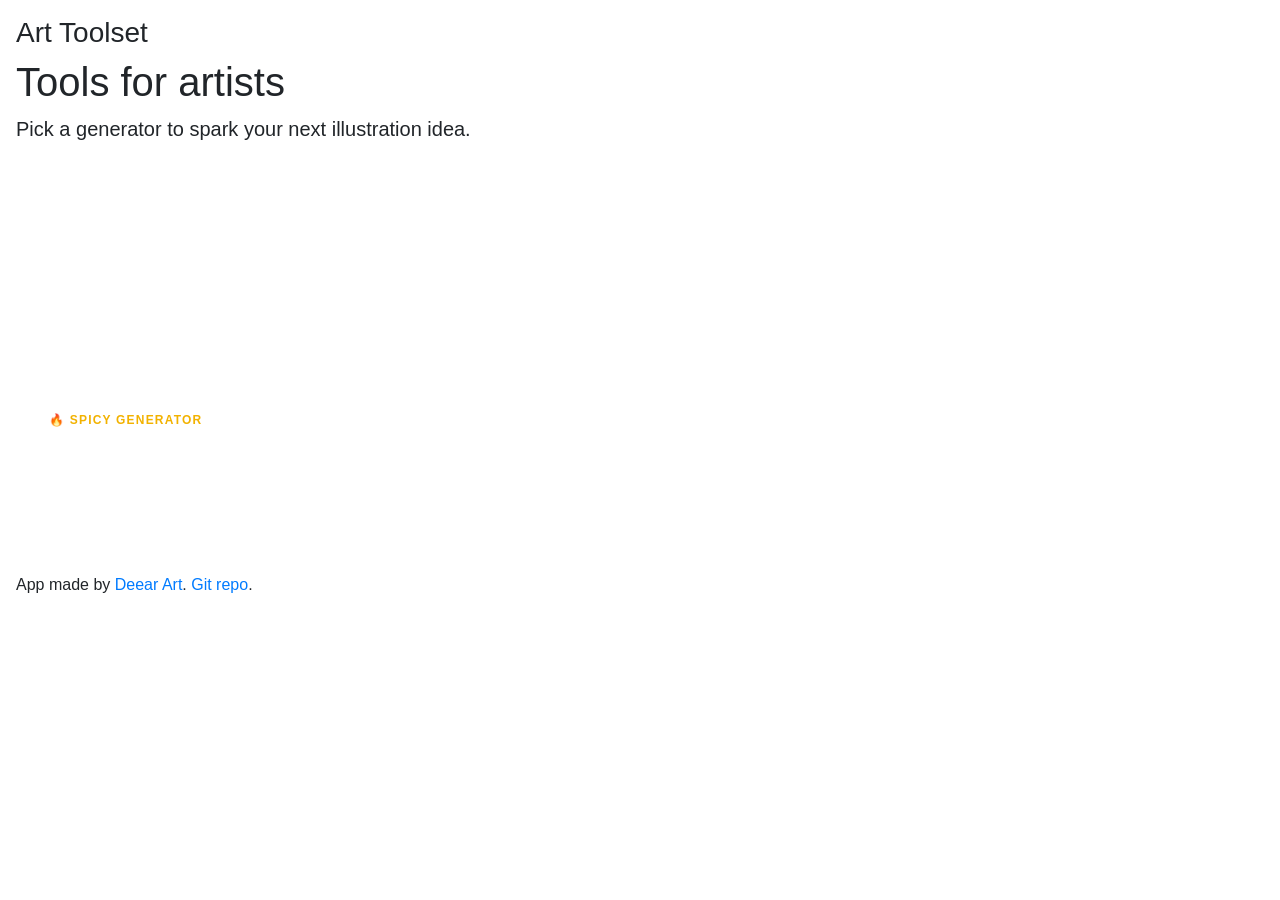
==== index.html @ 09371c4f "work in progress" ====
<!DOCTYPE html>
<html lang="en">
  <head>
    <title>Art Toolset</title>
    <meta charset="utf-8">
    <meta name="viewport" content="width=device-width, initial-scale=1">
    <link rel="stylesheet" href="https://stackpath.bootstrapcdn.com/bootstrap/4.1.3/css/bootstrap.min.css" integrity="sha384-MCw98/SFnGE8fJT3GXwEOngsV7Zt27NXFoaoApmYm81iuXoPkFOJwJ8ERdknLPMO" crossorigin="anonymous">
    <link rel="stylesheet" href="cover.css">
    <style>
      .tool-card {
        background: rgba(255,255,255,0.07);
        border: 1px solid rgba(255,255,255,0.15);
        border-radius: 12px;
        padding: 2rem;
        margin-bottom: 1.5rem;
        transition: background 0.2s, border-color 0.2s;
        text-decoration: none;
        display: block;
        color: #fff;
      }
      .tool-card:hover {
        background: rgba(255,255,255,0.13);
        border-color: rgba(255,255,255,0.35);
        color: #fff;
        text-decoration: none;
      }
      .tool-card .tool-tag {
        font-size: 0.75rem;
        font-weight: 700;
        letter-spacing: 0.1em;
        text-transform: uppercase;
        opacity: 0.55;
        margin-bottom: 0.4rem;
      }
      .tool-card h3 {
        margin: 0 0 0.5rem 0;
        font-size: 1.4rem;
      }
      .tool-card p {
        margin: 0;
        opacity: 0.7;
        font-size: 0.95rem;
      }
      .tool-card .arrow {
        float: right;
        font-size: 1.5rem;
        opacity: 0.4;
        margin-top: -0.1rem;
      }
      .spicy-tag {
        color: #F2B200;
        opacity: 1 !important;
      }
    </style>
  </head>
<body>

<div class="cover-container d-flex w-100 h-200 p-3 mx-auto flex-column">
  <header class="masthead mb-auto">
    <div class="inner">
      <h3 class="masthead-brand">Art Toolset</h3>
    </div>
  </header>

  <main role="main" class="inner cover">
    <h1 class="cover-heading">Tools for artists</h1>
    <p class="lead">Pick a generator to spark your next illustration idea.</p>

    <div style="max-width: 540px; margin-top: 2.5rem;">

      <a href="generator.html" class="tool-card">
        <span class="arrow">→</span>
        <div class="tool-tag">Generator</div>
        <h3>Random Character & Story Generator</h3>
        <p>Roll a character, an action, and a place to get a quick illustration prompt.</p>
      </a>

      <a href="spicy-generator.html" class="tool-card">
        <span class="arrow">→</span>
        <div class="tool-tag spicy-tag">🔥 Spicy Generator</div>
        <h3>SPICY Random Character & Story Generator</h3>
        <p>Six erotic-inspirational dice — mood, tone, archetype, action, kink, and setting — rolled into one prompt sentence.</p>
      </a>

    </div>
  </main>

  <footer class="mastfoot mt-auto">
    <div class="inner">
      <p>App made by <a href="https://linktr.ee/deear.art">Deear Art</a>. <a href="https://github.com/aR-Dee/CharacterStoryGenerator">Git repo</a>.</p>
    </div>
  </footer>
</div>

</body>
</html>
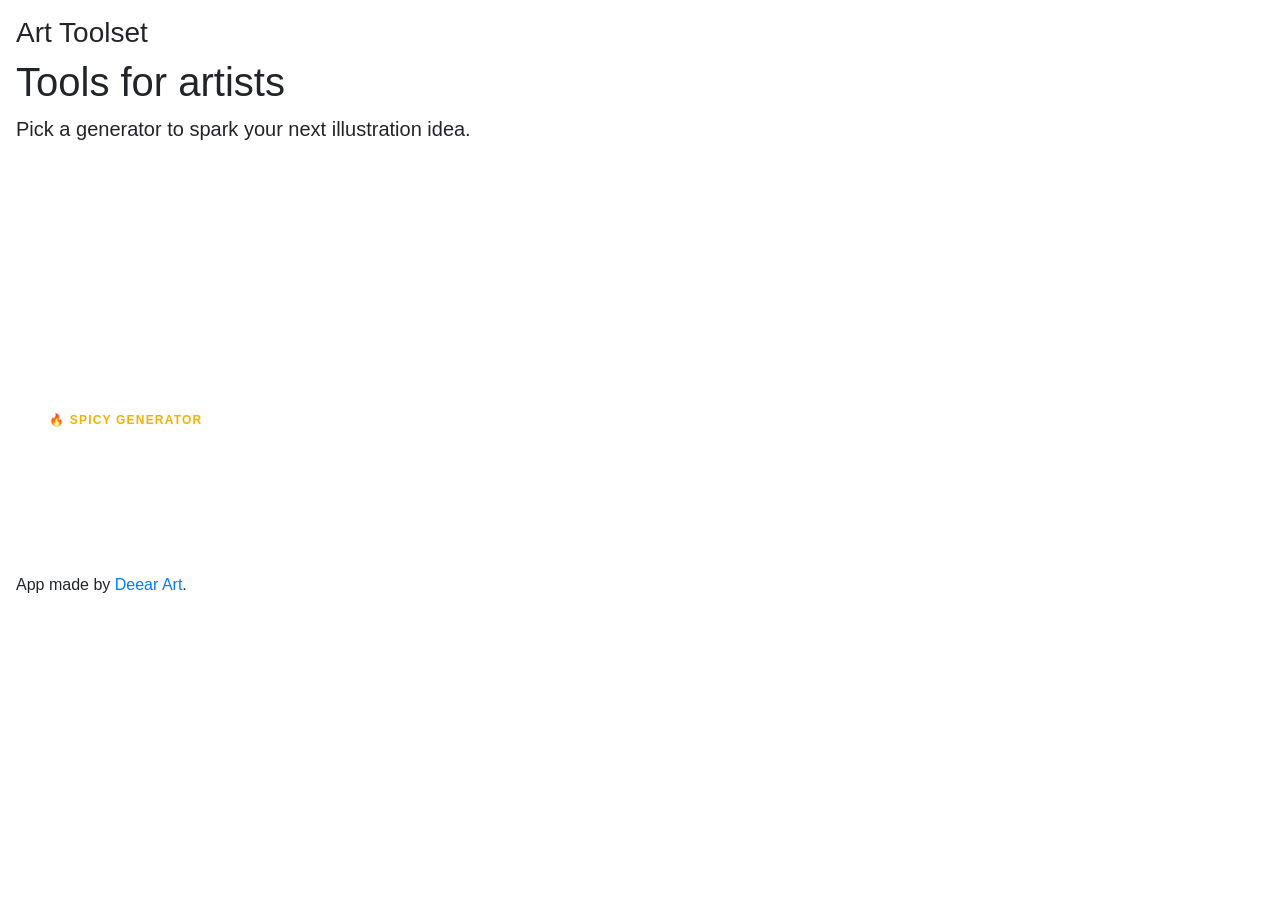
==== commit 152b7203: "changes to generators - adjusts looks of the sfw generator - expands on content for sfw generator - " ====
--- a/index.html
+++ b/index.html
@@ -79,7 +79,7 @@
         <span class="arrow">→</span>
         <div class="tool-tag spicy-tag">🔥 Spicy Generator</div>
         <h3>SPICY Random Character & Story Generator</h3>
-        <p>Six erotic-inspirational dice — mood, tone, archetype, action, kink, and setting — rolled into one prompt sentence.</p>
+        <p>Six erotic-inspirational categories — mood, tone, archetype, action, kink, and setting — rolled into one prompt sentence.</p>
       </a>
 
     </div>
@@ -87,7 +87,7 @@
 
   <footer class="mastfoot mt-auto">
     <div class="inner">
-      <p>App made by <a href="https://linktr.ee/deear.art">Deear Art</a>. <a href="https://github.com/aR-Dee/CharacterStoryGenerator">Git repo</a>.</p>
+      <p>App made by <a href="https://beacons.ai/deear">Deear Art</a>.</p>
     </div>
   </footer>
 </div>
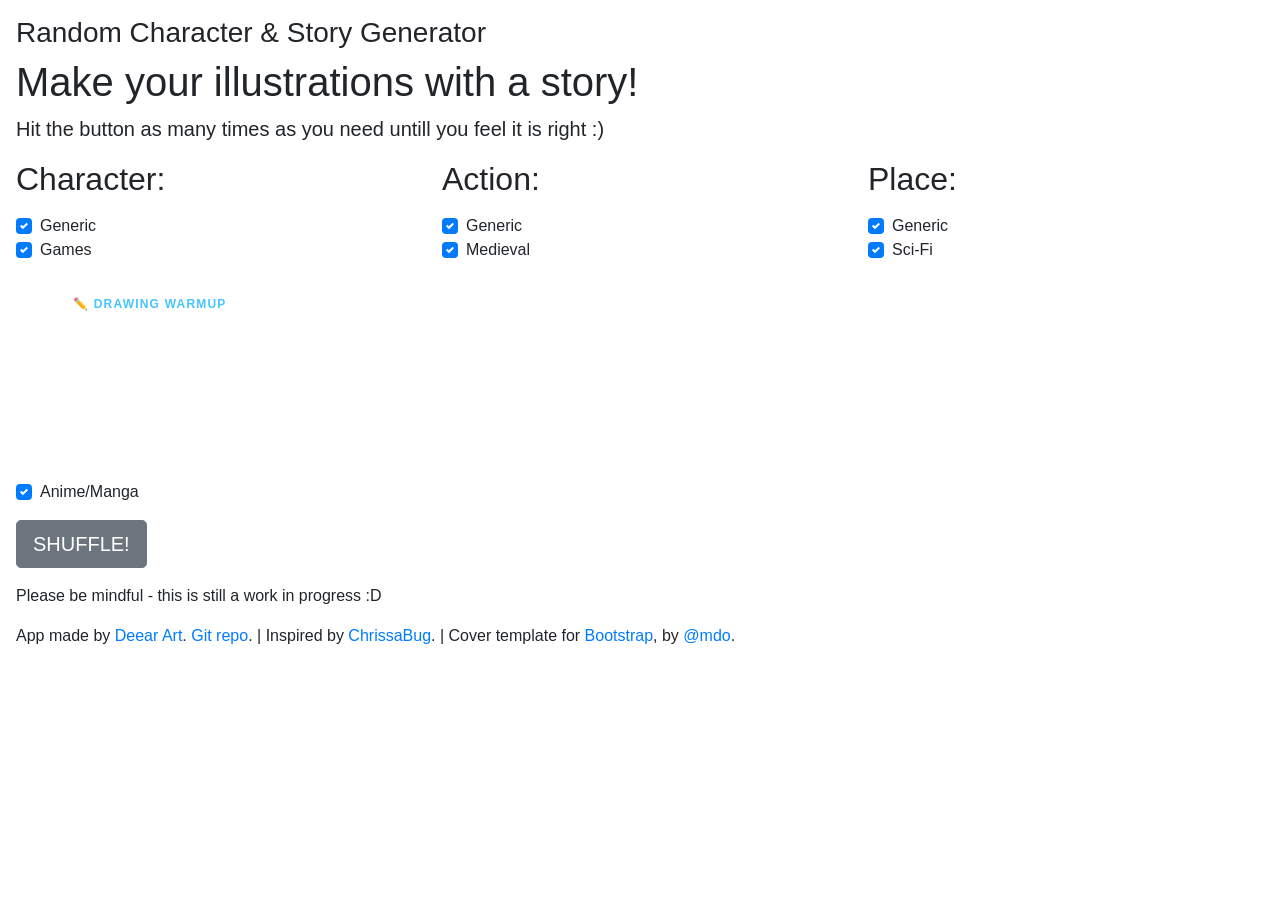
==== commit fa180197: "drawing warmup app" ====
--- a/index.html
+++ b/index.html
@@ -1,10 +1,13 @@
 <!DOCTYPE html>
 <html lang="en">
   <head>
-    <title>Art Toolset</title>
+    <title>Bootstrap Tutorial Sample Page</title>
     <meta charset="utf-8">
     <meta name="viewport" content="width=device-width, initial-scale=1">
     <link rel="stylesheet" href="https://stackpath.bootstrapcdn.com/bootstrap/4.1.3/css/bootstrap.min.css" integrity="sha384-MCw98/SFnGE8fJT3GXwEOngsV7Zt27NXFoaoApmYm81iuXoPkFOJwJ8ERdknLPMO" crossorigin="anonymous">
+    <script src="https://ajax.googleapis.com/ajax/libs/jquery/3.5.1/jquery.min.js"></script>
+    <script src="https://stackpath.bootstrapcdn.com/bootstrap/4.1.3/js/bootstrap.min.js" integrity="sha384-ChfqqxuZUCnJSK3+MXmPNIyE6ZbWh2IMqE241rYiqJxyMiZ6OW/JmZQ5stwEULTy" crossorigin="anonymous"></script>
+
     <link rel="stylesheet" href="cover.css">
     <style>
       .tool-card {
@@ -51,6 +54,10 @@
         color: #F2B200;
         opacity: 1 !important;
       }
+      .warmup-tag {
+        color: #47c4ff;
+        opacity: 1 !important;
+      }
     </style>
   </head>
 <body>
@@ -58,39 +65,81 @@
 <div class="cover-container d-flex w-100 h-200 p-3 mx-auto flex-column">
   <header class="masthead mb-auto">
     <div class="inner">
-      <h3 class="masthead-brand">Art Toolset</h3>
+      <h3 class="masthead-brand">Random Character & Story Generator</h3>
+      <nav class="nav nav-masthead justify-content-center">
+      </nav>
     </div>
   </header>
 
   <main role="main" class="inner cover">
-    <h1 class="cover-heading">Tools for artists</h1>
-    <p class="lead">Pick a generator to spark your next illustration idea.</p>
+    <h1 class="cover-heading">Make your illustrations with a story!</h1>
+    <p class="lead">Hit the button as many times as you need untill you feel it is right :)</p>
 
-    <div style="max-width: 540px; margin-top: 2.5rem;">
+<form>
+<div class="row">
+  <div class="form-group col-sm-4">
+    <h2><label class="label label-primary">Character:</label></h2>
+      <div class="custom-control custom-checkbox">
+        <input type="checkbox" class="custom-control-input char_box" id="char_generic_box" value="character.generic" checked>
+        <label class="custom-control-label" for="char_generic_box">Generic</label>
+      </div>
 
-      <a href="generator.html" class="tool-card">
+    <div class="custom-control custom-checkbox">
+      <input type="checkbox" class="custom-control-input char_box" id="char_games_box" value="character.game" checked>
+      <label class="custom-control-label" for="char_games_box">Games</label>
+      <a href="drawing-warmup/drawing-warmp.html" class="tool-card">
         <span class="arrow">→</span>
-        <div class="tool-tag">Generator</div>
-        <h3>Random Character & Story Generator</h3>
-        <p>Roll a character, an action, and a place to get a quick illustration prompt.</p>
-      </a>
-
-      <a href="spicy-generator.html" class="tool-card">
-        <span class="arrow">→</span>
-        <div class="tool-tag spicy-tag">🔥 Spicy Generator</div>
-        <h3>SPICY Random Character & Story Generator</h3>
-        <p>Six erotic-inspirational categories — mood, tone, archetype, action, kink, and setting — rolled into one prompt sentence.</p>
+        <div class="tool-tag warmup-tag">✏️ Drawing Warmup</div>
+        <h3>Drawing Warmup Exercises</h3>
+        <p>20 structured exercises across 4 difficulty levels. Roll a random set before every drawing session.</p>
       </a>
 
     </div>
+      <div class="custom-control custom-checkbox">
+        <input type="checkbox" class="custom-control-input char_box" id="char_anime_box" value="character.anime" checked>
+        <label class="custom-control-label" for="char_anime_box">Anime/Manga</label>
+      </div>
+    </div>
+      <div class="form-group col-sm-4">
+    <h2><label class="label label-primary">Action:</label></h2>
+      <div class="custom-control custom-checkbox">
+        <input type="checkbox" class="custom-control-input action_box" id="action_generic_box" value="action.generic" checked>
+        <label class="custom-control-label" for="action_generic_box"  >Generic</label>
+      </div>
+      <div class="custom-control custom-checkbox">
+        <input type="checkbox" class="custom-control-input action_box" id="action_medieval_box" value="action.medieval" checked>
+        <label class="custom-control-label" for="action_medieval_box"  >Medieval</label>
+      </div>
+      </div>
+    <div class="form-group col-sm-4">
+    <h2><label class="label label-primary">Place:</label></h2>
+      <div class="custom-control custom-checkbox">
+        <input type="checkbox" class="custom-control-input place_box" id="place_generic_box" value="place.generic" checked>
+        <label class="custom-control-label" for="place_generic_box">Generic</label>
+               </div>
+                <div class="custom-control custom-checkbox">
+        <input type="checkbox" class="custom-control-input place_box" id="place_sci-fi_box" value="place.sci-fi" checked>
+        <label class="custom-control-label" for="place_sci-fi_box">Sci-Fi</label>
+      </div>
+    </div>
+    </div>
+  </form>
+  <div style="display:none; color:red" id="checkbox-error">
+  <p>Hey! You need to have at least one checkmark in each of the categories!!</p></div>
+    <p class="lead">
+      <a href="#" class="randomizer-btn btn btn-lg btn-secondary">SHUFFLE!</a>
+    </p><p>
+    <h2><div class="generated-story">
+    </div></h2></p>
   </main>
 
   <footer class="mastfoot mt-auto">
+  <p>Please be mindful - this is still a work in progress :D</p>
     <div class="inner">
-      <p>App made by <a href="https://beacons.ai/deear">Deear Art</a>.</p>
+      <p>App made by <a href="https://linktr.ee/deear.art">Deear Art</a>. <a href="https://github.com/aR-Dee/CharacterStoryGenerator">Git repo</a>. | Inspired by <a href="https://www.instagram.com/p/CH5rtOfDdN9/">ChrissaBug</a>. | Cover template for <a href="https://getbootstrap.com/">Bootstrap</a>, by <a href="https://twitter.com/mdo">@mdo</a>.</p>
     </div>
   </footer>
 </div>
-
+<script src="randomizer.js"></script>
 </body>
-</html>
+</html>
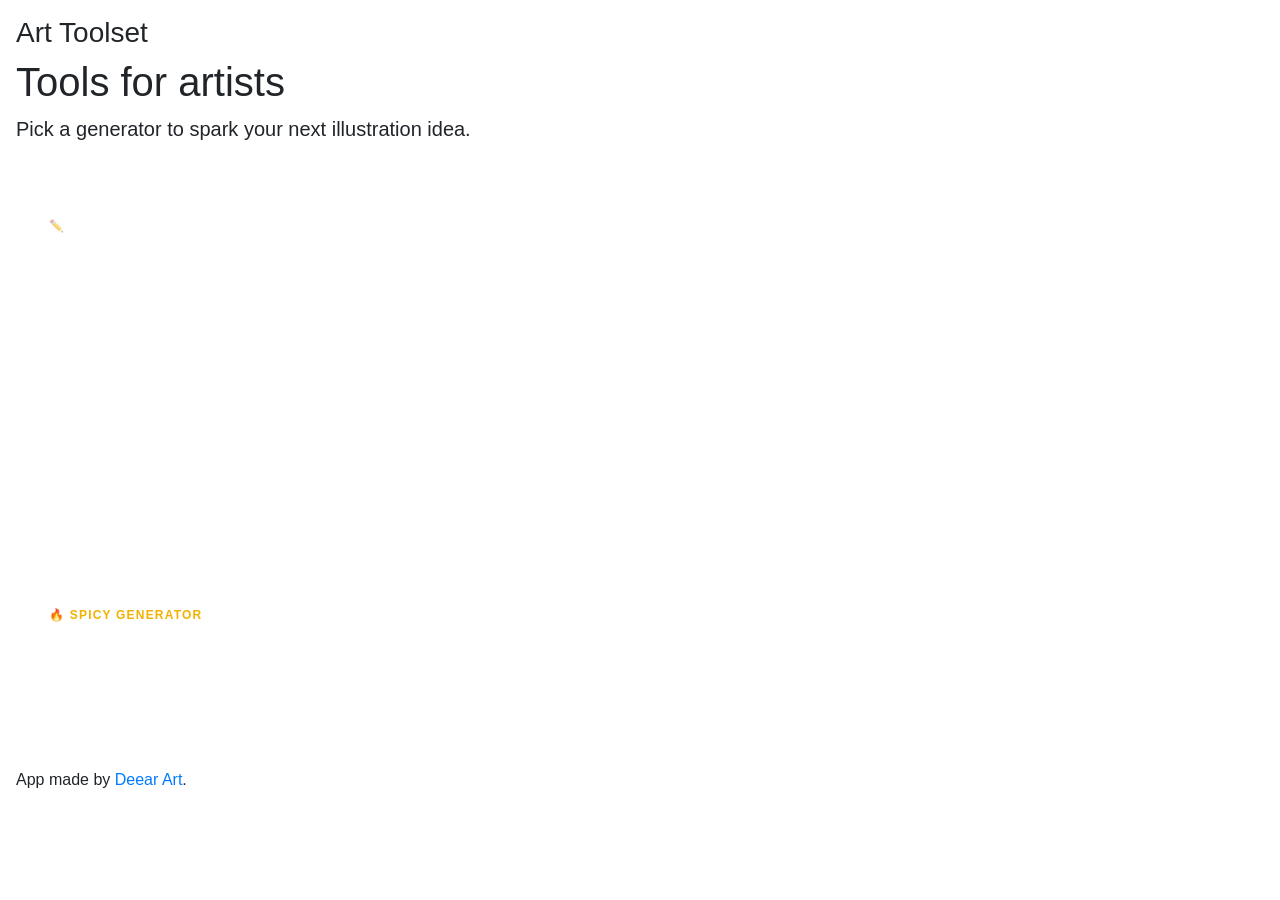
==== commit c0d4f45a: "Merge branch 'main' into drawing-warmup" ====
--- a/index.html
+++ b/index.html
@@ -1,13 +1,10 @@
 <!DOCTYPE html>
 <html lang="en">
   <head>
-    <title>Bootstrap Tutorial Sample Page</title>
+    <title>Art Toolset</title>
     <meta charset="utf-8">
     <meta name="viewport" content="width=device-width, initial-scale=1">
     <link rel="stylesheet" href="https://stackpath.bootstrapcdn.com/bootstrap/4.1.3/css/bootstrap.min.css" integrity="sha384-MCw98/SFnGE8fJT3GXwEOngsV7Zt27NXFoaoApmYm81iuXoPkFOJwJ8ERdknLPMO" crossorigin="anonymous">
-    <script src="https://ajax.googleapis.com/ajax/libs/jquery/3.5.1/jquery.min.js"></script>
-    <script src="https://stackpath.bootstrapcdn.com/bootstrap/4.1.3/js/bootstrap.min.js" integrity="sha384-ChfqqxuZUCnJSK3+MXmPNIyE6ZbWh2IMqE241rYiqJxyMiZ6OW/JmZQ5stwEULTy" crossorigin="anonymous"></script>
-
     <link rel="stylesheet" href="cover.css">
     <style>
       .tool-card {
@@ -54,10 +51,6 @@
         color: #F2B200;
         opacity: 1 !important;
       }
-      .warmup-tag {
-        color: #47c4ff;
-        opacity: 1 !important;
-      }
     </style>
   </head>
 <body>
@@ -65,81 +58,46 @@
 <div class="cover-container d-flex w-100 h-200 p-3 mx-auto flex-column">
   <header class="masthead mb-auto">
     <div class="inner">
-      <h3 class="masthead-brand">Random Character & Story Generator</h3>
-      <nav class="nav nav-masthead justify-content-center">
-      </nav>
+      <h3 class="masthead-brand">Art Toolset</h3>
     </div>
   </header>
 
   <main role="main" class="inner cover">
-    <h1 class="cover-heading">Make your illustrations with a story!</h1>
-    <p class="lead">Hit the button as many times as you need untill you feel it is right :)</p>
+    <h1 class="cover-heading">Tools for artists</h1>
+    <p class="lead">Pick a generator to spark your next illustration idea.</p>
 
-<form>
-<div class="row">
-  <div class="form-group col-sm-4">
-    <h2><label class="label label-primary">Character:</label></h2>
-      <div class="custom-control custom-checkbox">
-        <input type="checkbox" class="custom-control-input char_box" id="char_generic_box" value="character.generic" checked>
-        <label class="custom-control-label" for="char_generic_box">Generic</label>
-      </div>
+    <div style="max-width: 540px; margin-top: 2.5rem;">
 
-    <div class="custom-control custom-checkbox">
-      <input type="checkbox" class="custom-control-input char_box" id="char_games_box" value="character.game" checked>
-      <label class="custom-control-label" for="char_games_box">Games</label>
       <a href="drawing-warmup/drawing-warmp.html" class="tool-card">
         <span class="arrow">→</span>
         <div class="tool-tag warmup-tag">✏️ Drawing Warmup</div>
         <h3>Drawing Warmup Exercises</h3>
-        <p>20 structured exercises across 4 difficulty levels. Roll a random set before every drawing session.</p>
+        <p>20 structured exercises across 4 difficulty levels. Roll a random set before every drawing session. Inspired by Marc Brunet yt video.</p>
+      </a>
+
+      <a href="generator.html" class="tool-card">
+        <span class="arrow">→</span>
+        <div class="tool-tag">Generator</div>
+        <h3>Random Character & Story Generator</h3>
+        <p>Roll a character, an action, and a place to get a quick illustration prompt.</p>
+      </a>
+
+      <a href="spicy-generator.html" class="tool-card">
+        <span class="arrow">→</span>
+        <div class="tool-tag spicy-tag">🔥 Spicy Generator</div>
+        <h3>SPICY Random Character & Story Generator</h3>
+        <p>Six erotic-inspirational categories — mood, tone, archetype, action, kink, and setting — rolled into one prompt sentence.</p>
       </a>
 
     </div>
-      <div class="custom-control custom-checkbox">
-        <input type="checkbox" class="custom-control-input char_box" id="char_anime_box" value="character.anime" checked>
-        <label class="custom-control-label" for="char_anime_box">Anime/Manga</label>
-      </div>
-    </div>
-      <div class="form-group col-sm-4">
-    <h2><label class="label label-primary">Action:</label></h2>
-      <div class="custom-control custom-checkbox">
-        <input type="checkbox" class="custom-control-input action_box" id="action_generic_box" value="action.generic" checked>
-        <label class="custom-control-label" for="action_generic_box"  >Generic</label>
-      </div>
-      <div class="custom-control custom-checkbox">
-        <input type="checkbox" class="custom-control-input action_box" id="action_medieval_box" value="action.medieval" checked>
-        <label class="custom-control-label" for="action_medieval_box"  >Medieval</label>
-      </div>
-      </div>
-    <div class="form-group col-sm-4">
-    <h2><label class="label label-primary">Place:</label></h2>
-      <div class="custom-control custom-checkbox">
-        <input type="checkbox" class="custom-control-input place_box" id="place_generic_box" value="place.generic" checked>
-        <label class="custom-control-label" for="place_generic_box">Generic</label>
-               </div>
-                <div class="custom-control custom-checkbox">
-        <input type="checkbox" class="custom-control-input place_box" id="place_sci-fi_box" value="place.sci-fi" checked>
-        <label class="custom-control-label" for="place_sci-fi_box">Sci-Fi</label>
-      </div>
-    </div>
-    </div>
-  </form>
-  <div style="display:none; color:red" id="checkbox-error">
-  <p>Hey! You need to have at least one checkmark in each of the categories!!</p></div>
-    <p class="lead">
-      <a href="#" class="randomizer-btn btn btn-lg btn-secondary">SHUFFLE!</a>
-    </p><p>
-    <h2><div class="generated-story">
-    </div></h2></p>
   </main>
 
   <footer class="mastfoot mt-auto">
-  <p>Please be mindful - this is still a work in progress :D</p>
     <div class="inner">
-      <p>App made by <a href="https://linktr.ee/deear.art">Deear Art</a>. <a href="https://github.com/aR-Dee/CharacterStoryGenerator">Git repo</a>. | Inspired by <a href="https://www.instagram.com/p/CH5rtOfDdN9/">ChrissaBug</a>. | Cover template for <a href="https://getbootstrap.com/">Bootstrap</a>, by <a href="https://twitter.com/mdo">@mdo</a>.</p>
+      <p>App made by <a href="https://beacons.ai/deear">Deear Art</a>.</p>
     </div>
   </footer>
 </div>
-<script src="randomizer.js"></script>
+
 </body>
-</html>+</html>
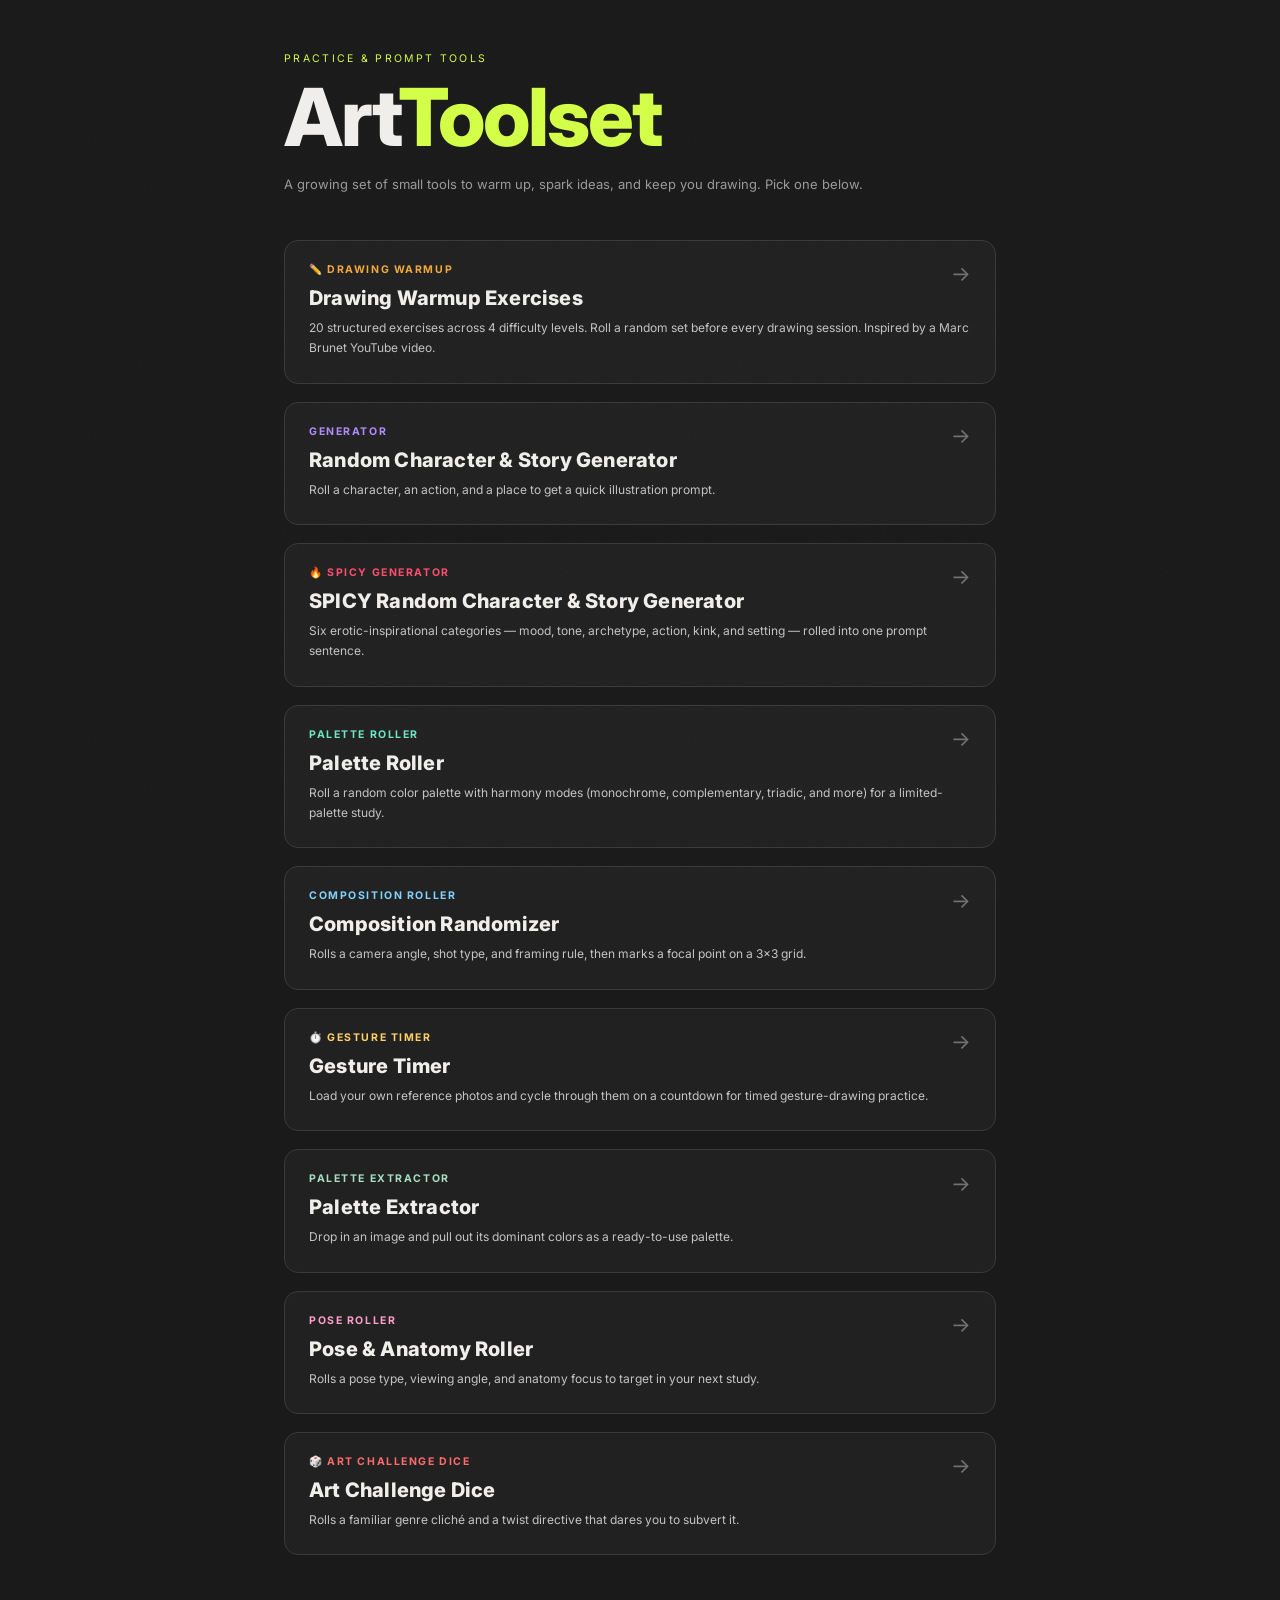
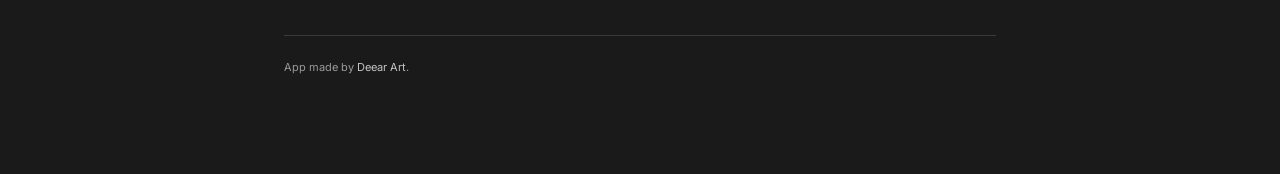
==== commit 9d07a6a8: "rearranging project + additional tools Art Challenge Dice Palette Roller Composition Roller Gesture " ====
--- a/index.html
+++ b/index.html
@@ -1,103 +1,123 @@
 <!DOCTYPE html>
 <html lang="en">
-  <head>
-    <title>Art Toolset</title>
-    <meta charset="utf-8">
-    <meta name="viewport" content="width=device-width, initial-scale=1">
-    <link rel="stylesheet" href="https://stackpath.bootstrapcdn.com/bootstrap/4.1.3/css/bootstrap.min.css" integrity="sha384-MCw98/SFnGE8fJT3GXwEOngsV7Zt27NXFoaoApmYm81iuXoPkFOJwJ8ERdknLPMO" crossorigin="anonymous">
-    <link rel="stylesheet" href="cover.css">
-    <style>
-      .tool-card {
-        background: rgba(255,255,255,0.07);
-        border: 1px solid rgba(255,255,255,0.15);
-        border-radius: 12px;
-        padding: 2rem;
-        margin-bottom: 1.5rem;
-        transition: background 0.2s, border-color 0.2s;
-        text-decoration: none;
-        display: block;
-        color: #fff;
-      }
-      .tool-card:hover {
-        background: rgba(255,255,255,0.13);
-        border-color: rgba(255,255,255,0.35);
-        color: #fff;
-        text-decoration: none;
-      }
-      .tool-card .tool-tag {
-        font-size: 0.75rem;
-        font-weight: 700;
-        letter-spacing: 0.1em;
-        text-transform: uppercase;
-        opacity: 0.55;
-        margin-bottom: 0.4rem;
-      }
-      .tool-card h3 {
-        margin: 0 0 0.5rem 0;
-        font-size: 1.4rem;
-      }
-      .tool-card p {
-        margin: 0;
-        opacity: 0.7;
-        font-size: 0.95rem;
-      }
-      .tool-card .arrow {
-        float: right;
-        font-size: 1.5rem;
-        opacity: 0.4;
-        margin-top: -0.1rem;
-      }
-      .spicy-tag {
-        color: #F2B200;
-        opacity: 1 !important;
-      }
-    </style>
-  </head>
+<head>
+<meta charset="UTF-8">
+<meta name="viewport" content="width=device-width, initial-scale=1.0">
+<title>Art Toolset</title>
+<link rel="preconnect" href="https://fonts.googleapis.com">
+<link href="https://fonts.googleapis.com/css2?family=Inter:ital,wght@0,400;0,500;0,600;0,700;0,800;1,400&display=swap" rel="stylesheet">
+<link rel="stylesheet" href="theme.css">
+<style>
+  :root { --accent: #d4ff47; }
+
+  .tool-tag-warmup { color: #f2a93c; }
+  .tool-tag-generator { color: #b18cff; }
+  .tool-tag-spicy { color: #ff4d6d; }
+  .tool-tag-palette { color: #6ee7c4; }
+  .tool-tag-composition { color: #7fd4ff; }
+  .tool-tag-gesture { color: #ffd166; }
+  .tool-tag-extractor { color: #a8dfc4; }
+  .tool-tag-pose { color: #ff9ecb; }
+  .tool-tag-dice { color: #ff6b6b; }
+</style>
+</head>
 <body>
+<div class="wrap wrap-narrow">
 
-<div class="cover-container d-flex w-100 h-200 p-3 mx-auto flex-column">
-  <header class="masthead mb-auto">
-    <div class="inner">
-      <h3 class="masthead-brand">Art Toolset</h3>
-    </div>
+  <header class="tool-header">
+    <div class="eyebrow">Practice &amp; Prompt Tools</div>
+    <h1 class="page-title">Art<em>Toolset</em></h1>
+    <p class="page-lead">A growing set of small tools to warm up, spark ideas, and keep you drawing. Pick one below.</p>
   </header>
 
-  <main role="main" class="inner cover">
-    <h1 class="cover-heading">Tools for artists</h1>
-    <p class="lead">Pick a generator to spark your next illustration idea.</p>
+  <div class="card-grid" style="grid-template-columns: 1fr;">
 
-    <div style="max-width: 540px; margin-top: 2.5rem;">
+    <a href="drawing-warmup/drawing-warmp.html" class="card card-link">
+      <div class="card-body">
+        <span class="arrow">&rarr;</span>
+        <div class="card-tag tool-tag-warmup">&#9999;&#65039; Drawing Warmup</div>
+        <h3>Drawing Warmup Exercises</h3>
+        <p>20 structured exercises across 4 difficulty levels. Roll a random set before every drawing session. Inspired by a Marc Brunet YouTube video.</p>
+      </div>
+    </a>
 
-      <a href="drawing-warmup/drawing-warmp.html" class="tool-card">
-        <span class="arrow">→</span>
-        <div class="tool-tag warmup-tag">✏️ Drawing Warmup</div>
-        <h3>Drawing Warmup Exercises</h3>
-        <p>20 structured exercises across 4 difficulty levels. Roll a random set before every drawing session. Inspired by Marc Brunet yt video.</p>
-      </a>
+    <a href="generator/generator.html" class="card card-link">
+      <div class="card-body">
+        <span class="arrow">&rarr;</span>
+        <div class="card-tag tool-tag-generator">Generator</div>
+        <h3>Random Character &amp; Story Generator</h3>
+        <p>Roll a character, an action, and a place to get a quick illustration prompt.</p>
+      </div>
+    </a>
 
-      <a href="generator.html" class="tool-card">
-        <span class="arrow">→</span>
-        <div class="tool-tag">Generator</div>
-        <h3>Random Character & Story Generator</h3>
-        <p>Roll a character, an action, and a place to get a quick illustration prompt.</p>
-      </a>
+    <a href="spicy-generator/spicy-generator.html" class="card card-link">
+      <div class="card-body">
+        <span class="arrow">&rarr;</span>
+        <div class="card-tag tool-tag-spicy">&#128293; Spicy Generator</div>
+        <h3>SPICY Random Character &amp; Story Generator</h3>
+        <p>Six erotic-inspirational categories &mdash; mood, tone, archetype, action, kink, and setting &mdash; rolled into one prompt sentence.</p>
+      </div>
+    </a>
 
-      <a href="spicy-generator.html" class="tool-card">
-        <span class="arrow">→</span>
-        <div class="tool-tag spicy-tag">🔥 Spicy Generator</div>
-        <h3>SPICY Random Character & Story Generator</h3>
-        <p>Six erotic-inspirational categories — mood, tone, archetype, action, kink, and setting — rolled into one prompt sentence.</p>
-      </a>
+    <a href="palette-roller/palette-roller.html" class="card card-link">
+      <div class="card-body">
+        <span class="arrow">&rarr;</span>
+        <div class="card-tag tool-tag-palette">Palette Roller</div>
+        <h3>Palette Roller</h3>
+        <p>Roll a random color palette with harmony modes (monochrome, complementary, triadic, and more) for a limited-palette study.</p>
+      </div>
+    </a>
 
-    </div>
-  </main>
+    <a href="composition-randomizer/composition-randomizer.html" class="card card-link">
+      <div class="card-body">
+        <span class="arrow">&rarr;</span>
+        <div class="card-tag tool-tag-composition">Composition Roller</div>
+        <h3>Composition Randomizer</h3>
+        <p>Rolls a camera angle, shot type, and framing rule, then marks a focal point on a 3&times;3 grid.</p>
+      </div>
+    </a>
 
-  <footer class="mastfoot mt-auto">
-    <div class="inner">
-      <p>App made by <a href="https://beacons.ai/deear">Deear Art</a>.</p>
-    </div>
+    <a href="gesture-timer/gesture-timer.html" class="card card-link">
+      <div class="card-body">
+        <span class="arrow">&rarr;</span>
+        <div class="card-tag tool-tag-gesture">&#9201;&#65039; Gesture Timer</div>
+        <h3>Gesture Timer</h3>
+        <p>Load your own reference photos and cycle through them on a countdown for timed gesture-drawing practice.</p>
+      </div>
+    </a>
+
+    <a href="palette-extractor/palette-extractor.html" class="card card-link">
+      <div class="card-body">
+        <span class="arrow">&rarr;</span>
+        <div class="card-tag tool-tag-extractor">Palette Extractor</div>
+        <h3>Palette Extractor</h3>
+        <p>Drop in an image and pull out its dominant colors as a ready-to-use palette.</p>
+      </div>
+    </a>
+
+    <a href="pose-roller/pose-roller.html" class="card card-link">
+      <div class="card-body">
+        <span class="arrow">&rarr;</span>
+        <div class="card-tag tool-tag-pose">Pose Roller</div>
+        <h3>Pose &amp; Anatomy Roller</h3>
+        <p>Rolls a pose type, viewing angle, and anatomy focus to target in your next study.</p>
+      </div>
+    </a>
+
+    <a href="art-challenge-dice/art-challenge-dice.html" class="card card-link">
+      <div class="card-body">
+        <span class="arrow">&rarr;</span>
+        <div class="card-tag tool-tag-dice">&#127922; Art Challenge Dice</div>
+        <h3>Art Challenge Dice</h3>
+        <p>Rolls a familiar genre clich&eacute; and a twist directive that dares you to subvert it.</p>
+      </div>
+    </a>
+
+  </div>
+
+  <footer class="site-footer">
+    <span>App made by <a href="https://beacons.ai/deear" target="_blank" rel="noopener">Deear Art</a>.</span>
   </footer>
 </div>
-
 </body>
 </html>
--- a/theme.css
+++ b/theme.css
@@ -0,0 +1,367 @@
+/* ==========================================================================
+   Art Toolset — shared design system
+   Used by every tool page (home, generators, drawing warmup, and any new
+   tool added later). Each page sets its own --accent (and any tool-specific
+   category colors) in a small inline <style> block after this file loads.
+   ========================================================================== */
+
+:root {
+  --bg: #1a1a1a;
+  --surface: #242424;
+  --surface2: #2b2b2b;
+  --border: #3a3a3a;
+  --border2: #4a4a4a;
+  --text: #f0efec;
+  --muted: #9a9a9a;
+  --muted2: #c4c4c4;
+  --card: #212121;
+
+  /* Default accent — pages override this to give each tool its own identity. */
+  --accent: #d4ff47;
+  --accent-ink: #0d0d0f;
+}
+
+*, *::before, *::after { box-sizing: border-box; margin: 0; padding: 0; }
+
+html { scroll-behavior: smooth; }
+
+body {
+  background: var(--bg);
+  color: var(--text);
+  font-family: 'Inter', -apple-system, BlinkMacSystemFont, 'Segoe UI', sans-serif;
+  min-height: 100vh;
+  overflow-x: hidden;
+}
+
+/* subtle film-grain overlay, shared across all pages */
+body::after {
+  content: '';
+  position: fixed;
+  inset: 0;
+  pointer-events: none;
+  z-index: 9999;
+  opacity: 0.025;
+  background-image: url("data:image/svg+xml,%3Csvg xmlns='http://www.w3.org/2000/svg' width='300' height='300'%3E%3Cfilter id='g'%3E%3CfeTurbulence type='fractalNoise' baseFrequency='0.85' numOctaves='4' stitchTiles='stitch'/%3E%3C/filter%3E%3Crect width='300' height='300' filter='url(%23g)'/%3E%3C/svg%3E");
+}
+
+a { color: inherit; }
+
+.wrap {
+  max-width: 1100px;
+  margin: 0 auto;
+  padding: 0 24px 100px;
+  position: relative;
+  z-index: 1;
+}
+.wrap.wrap-narrow { max-width: 760px; }
+
+/* ── Back link / breadcrumb ───────────────────────────────────────── */
+.back-link {
+  display: inline-flex;
+  align-items: center;
+  gap: 6px;
+  font-family: 'Inter', -apple-system, BlinkMacSystemFont, 'Segoe UI', sans-serif;
+  font-size: 11px;
+  letter-spacing: 0.1em;
+  text-transform: uppercase;
+  color: var(--muted);
+  text-decoration: none;
+  margin-bottom: 28px;
+  transition: color 0.15s;
+}
+.back-link:hover { color: var(--text); }
+
+/* ── Header ────────────────────────────────────────────────────────── */
+.tool-header { padding: 52px 0 44px; }
+
+.eyebrow {
+  font-family: 'Inter', -apple-system, BlinkMacSystemFont, 'Segoe UI', sans-serif;
+  font-size: 10.5px;
+  letter-spacing: 0.22em;
+  color: var(--accent);
+  text-transform: uppercase;
+  margin-bottom: 14px;
+}
+
+.page-title {
+  font-size: clamp(2.6rem, 7vw, 5rem);
+  font-weight: 800;
+  line-height: 0.95;
+  letter-spacing: -0.025em;
+  margin-bottom: 18px;
+}
+.page-title em { font-style: normal; color: var(--accent); }
+
+.page-lead {
+  font-family: 'Inter', -apple-system, BlinkMacSystemFont, 'Segoe UI', sans-serif;
+  font-size: 13px;
+  color: var(--muted);
+  line-height: 1.75;
+  max-width: 640px;
+}
+.page-lead a { color: var(--muted2); text-decoration: none; border-bottom: 1px solid var(--border2); }
+.page-lead a:hover { color: var(--text); }
+
+.divider {
+  height: 1px;
+  background: linear-gradient(90deg, var(--border2) 0%, transparent 100%);
+  margin: 36px 0;
+}
+
+/* ── Buttons ───────────────────────────────────────────────────────── */
+.btn {
+  font-family: 'Inter', -apple-system, BlinkMacSystemFont, 'Segoe UI', sans-serif;
+  font-weight: 800;
+  font-size: 1rem;
+  letter-spacing: 0.03em;
+  border-radius: 10px;
+  cursor: pointer;
+  height: 48px;
+  padding: 0 32px;
+  border: none;
+  transition: transform 0.15s, box-shadow 0.15s, color 0.15s, border-color 0.15s;
+  white-space: nowrap;
+}
+.btn:active { transform: scale(0.97); }
+
+.btn-primary { background: var(--accent); color: var(--accent-ink); }
+.btn-primary:hover { transform: translateY(-2px); box-shadow: 0 8px 28px rgba(255,255,255,0.14); }
+.btn-primary:active { transform: scale(0.97); box-shadow: none; }
+
+.btn-outline {
+  background: transparent;
+  color: var(--muted2);
+  border: 1px solid var(--border2);
+}
+.btn-outline:hover { color: var(--text); border-color: var(--muted); }
+
+/* ── Stepper (numeric +/- control) ────────────────────────────────── */
+.controls { display: flex; align-items: flex-end; gap: 16px; flex-wrap: wrap; margin-bottom: 48px; }
+.ctrl-block { display: flex; flex-direction: column; gap: 8px; }
+.ctrl-label {
+  font-family: 'Inter', -apple-system, BlinkMacSystemFont, 'Segoe UI', sans-serif;
+  font-size: 10px;
+  letter-spacing: 0.18em;
+  text-transform: uppercase;
+  color: var(--muted);
+}
+
+.stepper {
+  display: flex;
+  align-items: center;
+  background: var(--surface2);
+  border: 1px solid var(--border2);
+  border-radius: 10px;
+  overflow: hidden;
+  height: 48px;
+}
+.step-btn {
+  width: 48px; height: 48px;
+  background: none;
+  border: none;
+  color: var(--muted2);
+  font-size: 22px;
+  font-family: 'Inter', -apple-system, BlinkMacSystemFont, 'Segoe UI', sans-serif;
+  cursor: pointer;
+  transition: color 0.15s, background 0.15s;
+  display: flex; align-items: center; justify-content: center;
+  flex-shrink: 0;
+}
+.step-btn:hover { color: var(--accent); background: rgba(255,255,255,0.06); }
+.step-val {
+  width: 52px;
+  text-align: center;
+  font-size: 1.5rem;
+  font-weight: 800;
+  color: var(--accent);
+  border-left: 1px solid var(--border);
+  border-right: 1px solid var(--border);
+  line-height: 48px;
+  user-select: none;
+}
+
+/* ── Filter panel (checkbox groups) ───────────────────────────────── */
+.filter-row { display: flex; flex-wrap: wrap; gap: 2rem; margin: 1.4rem 0 0.8rem; }
+.filter-group { display: flex; flex-direction: column; gap: 0.3rem; min-width: 150px; }
+.filter-label {
+  font-family: 'Inter', -apple-system, BlinkMacSystemFont, 'Segoe UI', sans-serif;
+  font-size: 10px;
+  font-weight: 700;
+  letter-spacing: 0.16em;
+  text-transform: uppercase;
+  margin-bottom: 4px;
+}
+
+.toggle-all {
+  font-family: 'Inter', -apple-system, BlinkMacSystemFont, 'Segoe UI', sans-serif;
+  font-size: 10.5px;
+  font-weight: 700;
+  letter-spacing: 0.08em;
+  text-transform: uppercase;
+  opacity: 0.55;
+  cursor: pointer;
+  background: none;
+  border: none;
+  padding: 0;
+  color: inherit;
+  margin: 2px 0 6px;
+  text-align: left;
+}
+.toggle-all:hover { opacity: 1; }
+
+.check-item {
+  display: flex;
+  align-items: center;
+  gap: 10px;
+  cursor: pointer;
+  font-family: 'Inter', -apple-system, BlinkMacSystemFont, 'Segoe UI', sans-serif;
+  font-size: 12.5px;
+  color: var(--muted2);
+  padding: 4px 0;
+}
+.check-item input {
+  position: absolute;
+  opacity: 0;
+  width: 0; height: 0;
+}
+.check-box {
+  width: 18px; height: 18px;
+  border: 1.5px solid var(--border2);
+  border-radius: 5px;
+  flex-shrink: 0;
+  position: relative;
+  transition: border-color 0.15s, background 0.15s;
+}
+.check-item input:checked + .check-box { background: var(--accent); border-color: var(--accent); }
+.check-item input:checked + .check-box::after {
+  content: '';
+  position: absolute;
+  left: 5px; top: 1px;
+  width: 5px; height: 10px;
+  border: solid var(--accent-ink);
+  border-width: 0 2px 2px 0;
+  transform: rotate(45deg);
+}
+.check-item:hover .check-box { border-color: var(--muted); }
+
+.form-error {
+  display: none;
+  color: #ff6b6b;
+  font-family: 'Inter', -apple-system, BlinkMacSystemFont, 'Segoe UI', sans-serif;
+  font-size: 12px;
+  margin-bottom: 0.5rem;
+}
+
+/* ── Category legend chips ────────────────────────────────────────── */
+.chip-row { display: flex; flex-wrap: wrap; gap: 0.6rem; margin: 1.4rem 0 0.5rem; }
+.chip {
+  display: inline-flex;
+  align-items: center;
+  gap: 0.45rem;
+  border-radius: 999px;
+  padding: 0.3rem 0.85rem 0.3rem 0.55rem;
+  font-family: 'Inter', -apple-system, BlinkMacSystemFont, 'Segoe UI', sans-serif;
+  font-size: 10.5px;
+  font-weight: 700;
+  letter-spacing: 0.06em;
+  text-transform: uppercase;
+  background: rgba(0,0,0,0.55);
+  border: 1.5px solid currentColor;
+}
+.chip .dot { width: 9px; height: 9px; border-radius: 50%; flex-shrink: 0; background: currentColor; }
+
+/* ── Result box (generator output sentence) ───────────────────────── */
+.result-box {
+  background: var(--surface);
+  border: 1px solid var(--border);
+  border-radius: 14px;
+  padding: 1.6rem 2rem;
+  font-family: 'Inter', -apple-system, BlinkMacSystemFont, 'Segoe UI', sans-serif;
+  font-size: 1.15rem;
+  line-height: 1.8;
+  min-height: 4rem;
+  margin: 1.8rem 0 1rem;
+  display: none;
+}
+.result-box.visible { display: block; }
+
+/* ── Small stat cards (per-category breakdown) ────────────────────── */
+.stat-cards { display: none; flex-wrap: wrap; gap: 0.75rem; margin-top: 1.2rem; }
+.stat-cards.visible { display: flex; }
+.stat-card {
+  flex: 1 1 140px;
+  min-width: 130px;
+  border-radius: 10px;
+  padding: 0.9rem 1rem;
+  background: rgba(0,0,0,0.55);
+  border: 1.5px solid currentColor;
+}
+.stat-card .stat-label {
+  font-family: 'Inter', -apple-system, BlinkMacSystemFont, 'Segoe UI', sans-serif;
+  font-size: 9.5px;
+  font-weight: 700;
+  letter-spacing: 0.14em;
+  text-transform: uppercase;
+  opacity: 0.75;
+  margin-bottom: 4px;
+}
+.stat-card .stat-value { font-family: 'Inter', -apple-system, BlinkMacSystemFont, 'Segoe UI', sans-serif; font-size: 1rem; font-weight: 700; color: currentColor; }
+.stat-card .stat-sub { font-family: 'Inter', -apple-system, BlinkMacSystemFont, 'Segoe UI', sans-serif; font-size: 11px; color: var(--muted2); margin-top: 3px; }
+
+/* ── Cards (tool listing, exercise grids, etc.) ────────────────────── */
+.card-grid { display: grid; grid-template-columns: repeat(auto-fill, minmax(280px, 1fr)); gap: 18px; }
+
+.card {
+  background: var(--card);
+  border: 1px solid var(--border);
+  border-radius: 14px;
+  overflow: hidden;
+  transition: border-color 0.2s, transform 0.2s;
+  animation: fadeUp 0.32s ease both;
+}
+.card:hover { border-color: var(--border2); transform: translateY(-2px); }
+
+.card-link { text-decoration: none; color: inherit; display: block; }
+
+.card-body { padding: 22px 24px 24px; }
+.card-tag {
+  font-family: 'Inter', -apple-system, BlinkMacSystemFont, 'Segoe UI', sans-serif;
+  font-size: 10.5px;
+  font-weight: 700;
+  letter-spacing: 0.15em;
+  text-transform: uppercase;
+  color: var(--accent);
+  margin-bottom: 10px;
+}
+.card h3 { font-size: 1.25rem; font-weight: 800; margin-bottom: 8px; letter-spacing: 0.01em; }
+.card p { font-family: 'Inter', -apple-system, BlinkMacSystemFont, 'Segoe UI', sans-serif; font-size: 12px; line-height: 1.7; color: var(--muted2); }
+.card .arrow { float: right; opacity: 0.4; font-size: 1.3rem; margin-top: -0.1rem; }
+
+@keyframes fadeUp {
+  from { opacity: 0; transform: translateY(14px); }
+  to   { opacity: 1; transform: translateY(0); }
+}
+
+/* ── Footer ────────────────────────────────────────────────────────── */
+.site-footer {
+  margin-top: 80px;
+  border-top: 1px solid var(--border);
+  padding-top: 24px;
+  font-family: 'Inter', -apple-system, BlinkMacSystemFont, 'Segoe UI', sans-serif;
+  font-size: 11px;
+  color: var(--muted);
+  display: flex;
+  gap: 20px;
+  flex-wrap: wrap;
+  align-items: center;
+}
+.site-footer a { color: var(--muted2); text-decoration: none; }
+.site-footer a:hover { color: var(--text); }
+
+/* ── Responsive ────────────────────────────────────────────────────── */
+@media (max-width: 600px) {
+  .page-title { font-size: 2.4rem; }
+  .controls { gap: 12px; }
+  .btn { padding: 0 22px; }
+  .card-grid { grid-template-columns: 1fr; }
+}
